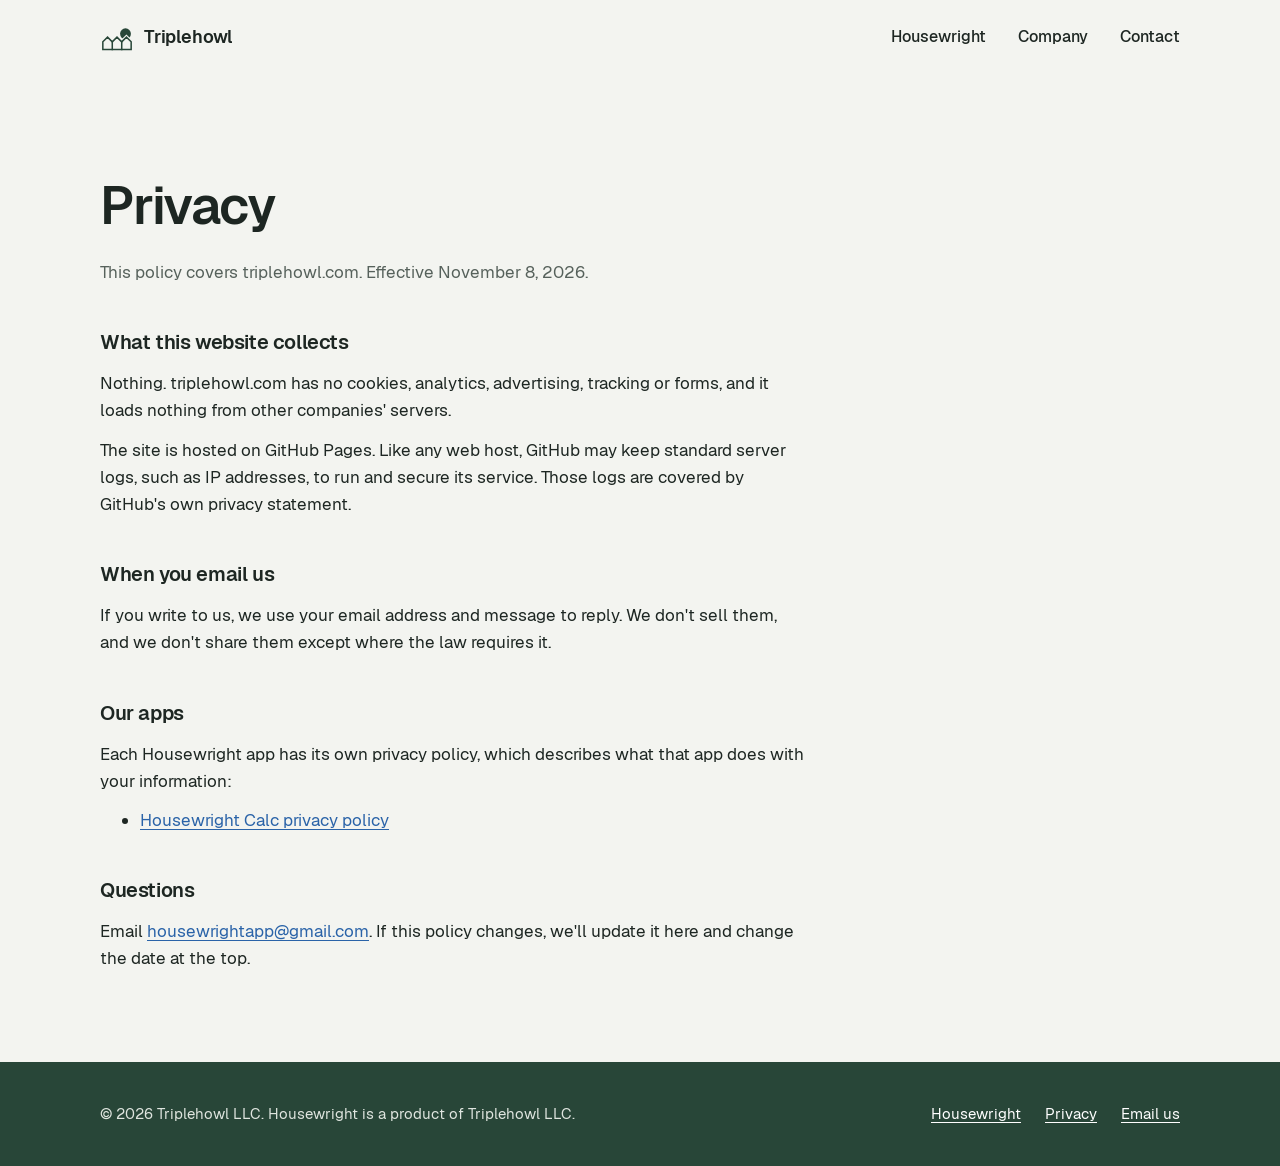
==== privacy.html @ fd51f8df "Triplehowl LLC company site Co-Authored-By: Claude Opus 5.5 <noreply@anthropic.com>" ====
<!doctype html>
<html lang="en">
<head>
<meta charset="utf-8">
<meta name="viewport" content="width=device-width, initial-scale=1">
<title>Privacy, Triplehowl LLC</title>
<meta name="description" content="How triplehowl.com handles your information.">
<link rel="canonical" href="https://www.triplehowl.com/privacy.html">
<link rel="icon" href="assets/favicon.svg" type="image/svg+xml">
<link rel="stylesheet" href="assets/site.css">
</head>
<body>
<a class="skip" href="#main">Skip to content</a>

<header class="wrap top">
  <a class="brand" href="./" aria-label="Triplehowl LLC, home">
    <svg class="mark" viewBox="0 0 72 64" aria-hidden="true"><circle class="moon" cx="54" cy="25" r="11.5"/><path class="gap" d="M6 58V42L16 32L26 42L36 32L46 42L56 32L66 42V58Z"/><path class="roofs" d="M6 58V42L16 32L26 42L36 32L46 42L56 32L66 42V58Z"/><path class="walls" d="M26 42V58M46 42V58"/></svg>
    Triplehowl
  </a>
  <nav aria-label="Main">
    <a href="./#housewright">Housewright</a>
    <a href="./#company">Company</a>
    <a href="./#contact">Contact</a>
  </nav>
</header>

<main id="main" class="wrap">
  <article class="doc">
    <h1>Privacy</h1>
    <p class="updated">This policy covers triplehowl.com. Effective November 8, 2026.</p>

    <h2>What this website collects</h2>
    <p>Nothing. triplehowl.com has no cookies, analytics, advertising, tracking or forms, and it loads nothing from other companies' servers.</p>
    <p>The site is hosted on GitHub Pages. Like any web host, GitHub may keep standard server logs, such as IP addresses, to run and secure its service. Those logs are covered by GitHub's own privacy statement.</p>

    <h2>When you email us</h2>
    <p>If you write to us, we use your email address and message to reply. We don't sell them, and we don't share them except where the law requires it.</p>

    <h2>Our apps</h2>
    <p>Each Housewright app has its own privacy policy, which describes what that app does with your information:</p>
    <ul>
      <li><a href="https://housewright.app/calc/privacy.html">Housewright Calc privacy policy</a></li>
    </ul>

    <h2>Questions</h2>
    <p>Email <a href="mailto:housewrightapp@gmail.com">housewrightapp@gmail.com</a>. If this policy changes, we'll update it here and change the date at the top.</p>
  </article>
</main>

<footer class="foot">
  <div class="wrap">
    <p>© 2026 Triplehowl LLC. Housewright is a product of Triplehowl LLC.</p>
    <ul>
      <li><a href="https://housewright.app/">Housewright</a></li>
      <li><a href="privacy.html">Privacy</a></li>
      <li><a href="mailto:housewrightapp@gmail.com">Email us</a></li>
    </ul>
  </div>
</footer>
</body>
</html>
---- assets/site.css ----
@font-face { font-family: "Geist"; src: url("fonts/Geist-400.woff2") format("woff2"); font-weight: 400; font-display: swap; }
@font-face { font-family: "Geist"; src: url("fonts/Geist-500.woff2") format("woff2"); font-weight: 500; font-display: swap; }
@font-face { font-family: "Geist"; src: url("fonts/Geist-600.woff2") format("woff2"); font-weight: 600; font-display: swap; }

:root {
  --paper: #f3f4f0;
  --ink: #1d2622;
  --spruce: #284638;
  --muted: #56615b;
  --rule: #cfd3cc;
  --chalk: #2a63a8;
  /* Housewright's own palette, used only inside its section */
  --hw-bg: #15161a;
  --hw-raise: #1d1e23;
  --hw-text: #ece6d8;
  --hw-muted: #a9a397;
  --hw-ochre: #d4a046;
  --gutter: clamp(16px, 4vw, 40px);
  --max: 1160px;
}

*, *::before, *::after { box-sizing: border-box; }
html { -webkit-text-size-adjust: 100%; scroll-behavior: smooth; }
body {
  margin: 0;
  background: var(--paper);
  color: var(--ink);
  font: 400 1.0625rem/1.6 "Geist", system-ui, -apple-system, "Segoe UI", sans-serif;
  -webkit-font-smoothing: antialiased;
}
img { display: block; max-width: 100%; height: auto; }
a { color: var(--chalk); text-underline-offset: 0.2em; text-decoration-thickness: 1px; }
a:hover { text-decoration-thickness: 2px; }
:focus-visible { outline: 2px solid var(--chalk); outline-offset: 3px; border-radius: 2px; }
h1, h2, h3 { margin: 0; font-weight: 600; letter-spacing: -0.02em; text-wrap: balance; }
p { margin: 0; }

.wrap { max-width: var(--max); margin: 0 auto; padding-inline: var(--gutter); }

.skip { position: absolute; left: -999px; top: 8px; background: var(--ink); color: var(--paper); padding: 8px 14px; z-index: 10; }
.skip:focus { left: 8px; }

/* Header */
.top { display: flex; align-items: center; justify-content: space-between; gap: 24px; padding-block: 22px; }
.brand { display: inline-flex; align-items: center; gap: 10px; color: var(--ink); text-decoration: none; font-weight: 600; font-size: 1.125rem; letter-spacing: -0.01em; }
.brand svg { width: 34px; height: auto; }
.top nav { display: flex; gap: clamp(14px, 3vw, 32px); }
.top nav a { color: var(--ink); text-decoration: none; font-weight: 500; font-size: 0.975rem; }
.top nav a:hover { color: var(--chalk); }

/* The mark: three houses and the moon behind them */
.mark .moon { fill: var(--spruce); }
.mark .roofs, .mark .walls { fill: none; stroke: var(--spruce); stroke-width: 3.2; stroke-linejoin: miter; stroke-linecap: square; }
/* the paper-colored line under the roofs cuts the moon, so the roof reads in front of it */
.mark .gap { fill: var(--paper); stroke: var(--paper); stroke-width: 8; stroke-linejoin: miter; }

/* Hero */
.hero { display: grid; grid-template-columns: minmax(0, 7fr) minmax(0, 5fr); align-items: center; gap: 48px; padding-block: clamp(48px, 9vw, 120px) clamp(56px, 9vw, 128px); }
.hero h1 { font-size: clamp(2.5rem, 6.2vw, 4.6rem); line-height: 1.03; letter-spacing: -0.035em; max-width: 13ch; }
.lead { margin-top: 28px; font-size: clamp(1.125rem, 1.6vw, 1.3rem); line-height: 1.55; color: var(--muted); max-width: 36em; }
.lead strong { color: var(--ink); font-weight: 600; }
.actions { margin-top: 36px; display: flex; flex-wrap: wrap; align-items: center; gap: 14px 28px; }
.button { display: inline-block; background: var(--spruce); color: var(--paper); text-decoration: none; font-weight: 500; padding: 13px 22px; border-radius: 6px; }
.button:hover { background: var(--ink); }
.hero-mark { width: 100%; max-width: 420px; justify-self: end; }
.hero-mark .roofs, .hero-mark .walls { stroke-width: 2.4; }

@media (prefers-reduced-motion: no-preference) {
  .hero-mark .roofs, .hero-mark .walls { stroke-dasharray: 1; stroke-dashoffset: 1; animation: scribe 1.5s cubic-bezier(.65, 0, .25, 1) .25s forwards; }
  .hero-mark .walls { animation-delay: 1.35s; animation-duration: .5s; }
  .hero-mark .moon { opacity: 0; transform: translateY(9px); transform-box: fill-box; animation: rise 1.1s cubic-bezier(.2, .7, .2, 1) 1.5s forwards; }
}
@keyframes scribe { to { stroke-dashoffset: 0; } }
@keyframes rise { to { opacity: 1; transform: none; } }

/* Housewright */
.hw { background: var(--hw-bg); color: var(--hw-text); padding-block: clamp(64px, 9vw, 120px); }
.hw a { color: var(--hw-ochre); }
.hw :focus-visible { outline-color: var(--hw-ochre); }
.hw-head { display: flex; align-items: center; gap: 18px; }
.hw-head img { width: 60px; height: 60px; border-radius: 14px; }
.wordmark { font: 700 clamp(1.9rem, 4vw, 2.75rem)/1 Georgia, "Times New Roman", serif; letter-spacing: 0.03em; text-transform: uppercase; }
.wordmark span { color: var(--hw-ochre); }
.hw-intro { display: grid; grid-template-columns: minmax(0, 5fr) minmax(0, 7fr); gap: 32px 64px; align-items: end; margin-bottom: clamp(40px, 6vw, 72px); }
.hw-intro p { color: var(--hw-muted); font-size: 1.15rem; max-width: 38em; }
.hw-intro p strong { color: var(--hw-text); font-weight: 500; }

.product { display: grid; gap: 28px 56px; }
.product h3 { font-size: 1.5rem; }
.meta { margin-top: 6px; color: var(--hw-muted); font-size: 0.95rem; }
.meta .soon { color: var(--hw-ochre); }
.product .desc { margin-top: 16px; color: var(--hw-text); max-width: 34em; }
.shot { margin: 0; border-radius: 10px; overflow: hidden; border: 1px solid rgba(236, 230, 216, 0.1); background: #0d0e10; }
.product-desktop { grid-template-columns: minmax(0, 4fr) minmax(0, 8fr); align-items: start; }
.phones { display: grid; grid-template-columns: 1fr 1fr; gap: 56px; margin-top: clamp(48px, 7vw, 88px); padding-top: clamp(40px, 6vw, 64px); border-top: 1px solid rgba(236, 230, 216, 0.12); }
.product-phone { grid-template-columns: minmax(0, 1fr) minmax(150px, 210px); align-items: start; }
.product-phone .shot { border-radius: 22px; aspect-ratio: 800 / 1180; }
.product-phone .shot img { width: 100%; height: 100%; object-fit: cover; object-position: top; }
.caption { margin-top: 10px; font-size: 0.85rem; color: var(--hw-muted); }
.hw-more { margin-top: clamp(48px, 7vw, 80px); font-size: 1.1rem; }

/* How we build it */
.section { padding-block: clamp(64px, 9vw, 112px); }
.section + .section { border-top: 1px solid var(--rule); }
.section > .wrap > h2 { font-size: clamp(1.75rem, 3.2vw, 2.5rem); line-height: 1.12; max-width: 20ch; }
.beliefs { display: grid; grid-template-columns: repeat(3, minmax(0, 1fr)); gap: 40px 48px; margin-top: 48px; }
.beliefs h3 { font-size: 1.15rem; }
.beliefs p { margin-top: 10px; color: var(--muted); }

/* Company record */
.company { display: grid; grid-template-columns: minmax(0, 5fr) minmax(0, 7fr); gap: 40px 64px; }
.company .intro p { margin-top: 20px; color: var(--muted); max-width: 32em; }
.record { margin: 0; border-top: 2px solid var(--ink); }
.record div { display: grid; grid-template-columns: minmax(130px, 2fr) minmax(0, 5fr); gap: 16px; padding-block: 14px; border-bottom: 1px solid var(--rule); }
.record dt { color: var(--muted); }
.record dd { margin: 0; font-weight: 500; overflow-wrap: anywhere; }
.record dd span { display: block; font-weight: 400; color: var(--muted); }

/* Contact */
.contact { display: grid; grid-template-columns: minmax(0, 5fr) minmax(0, 7fr); gap: 32px 64px; align-items: start; }
.contact p { color: var(--muted); max-width: 34em; }
.contact p + p { margin-top: 16px; }
.email { display: inline-block; margin-top: 24px; font-size: clamp(1.25rem, 2.4vw, 1.6rem); font-weight: 500; color: var(--ink); overflow-wrap: anywhere; }

/* Footer */
.foot { background: var(--spruce); color: #dfe5df; padding-block: 40px; font-size: 0.95rem; }
.foot .wrap { display: flex; flex-wrap: wrap; justify-content: space-between; gap: 16px 32px; }
.foot a { color: #ffffff; }
.foot ul { list-style: none; margin: 0; padding: 0; display: flex; flex-wrap: wrap; gap: 8px 24px; }
.foot :focus-visible { outline-color: #ffffff; }

/* Plain document pages (privacy) */
.doc { padding-block: clamp(40px, 7vw, 96px); max-width: 44rem; }
.doc h1 { font-size: clamp(2.25rem, 5vw, 3.25rem); letter-spacing: -0.03em; }
.doc .updated { margin-top: 12px; color: var(--muted); }
.doc h2 { font-size: 1.25rem; margin-top: 40px; }
.doc p, .doc ul { margin-top: 12px; }
.doc li + li { margin-top: 6px; }

@media (max-width: 900px) {
  .hero { grid-template-columns: 1fr; gap: 32px; }
  .hero-mark { order: -1; justify-self: start; max-width: 160px; }
  .hw-intro, .product-desktop, .company, .contact { grid-template-columns: 1fr; }
  .phones { grid-template-columns: 1fr; gap: 56px; }
  .beliefs { grid-template-columns: 1fr; gap: 32px; }
}
@media (max-width: 520px) {
  .top { flex-direction: column; align-items: flex-start; gap: 12px; }
  .product-phone { grid-template-columns: 1fr; }
  .product-phone .shot { max-width: 240px; }
  .record div { grid-template-columns: 1fr; gap: 2px; }
}
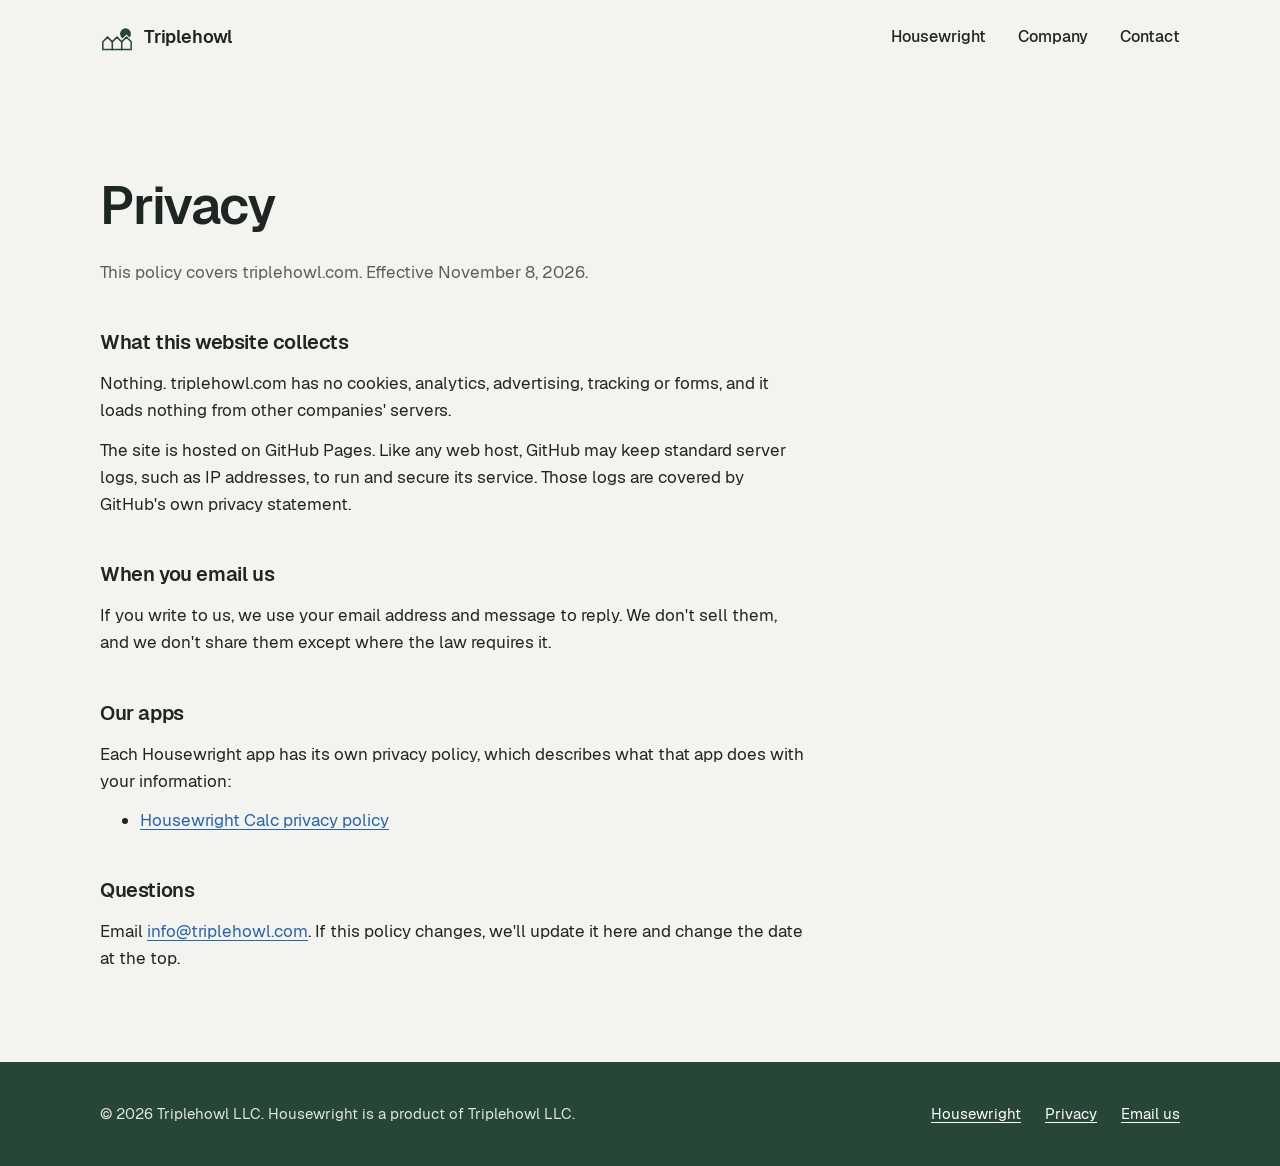
==== commit 5573425a: "Contact email is info@triplehowl.com Co-Authored-By: Claude Opus 5.5 <noreply@anthropic.com>" ====
--- a/privacy.html
+++ b/privacy.html
@@ -43,7 +43,7 @@
     </ul>
 
     <h2>Questions</h2>
-    <p>Email <a href="mailto:housewrightapp@gmail.com">housewrightapp@gmail.com</a>. If this policy changes, we'll update it here and change the date at the top.</p>
+    <p>Email <a href="mailto:info@triplehowl.com">info@triplehowl.com</a>. If this policy changes, we'll update it here and change the date at the top.</p>
   </article>
 </main>
 
@@ -53,7 +53,7 @@
     <ul>
       <li><a href="https://housewright.app/">Housewright</a></li>
       <li><a href="privacy.html">Privacy</a></li>
-      <li><a href="mailto:housewrightapp@gmail.com">Email us</a></li>
+      <li><a href="mailto:info@triplehowl.com">Email us</a></li>
     </ul>
   </div>
 </footer>
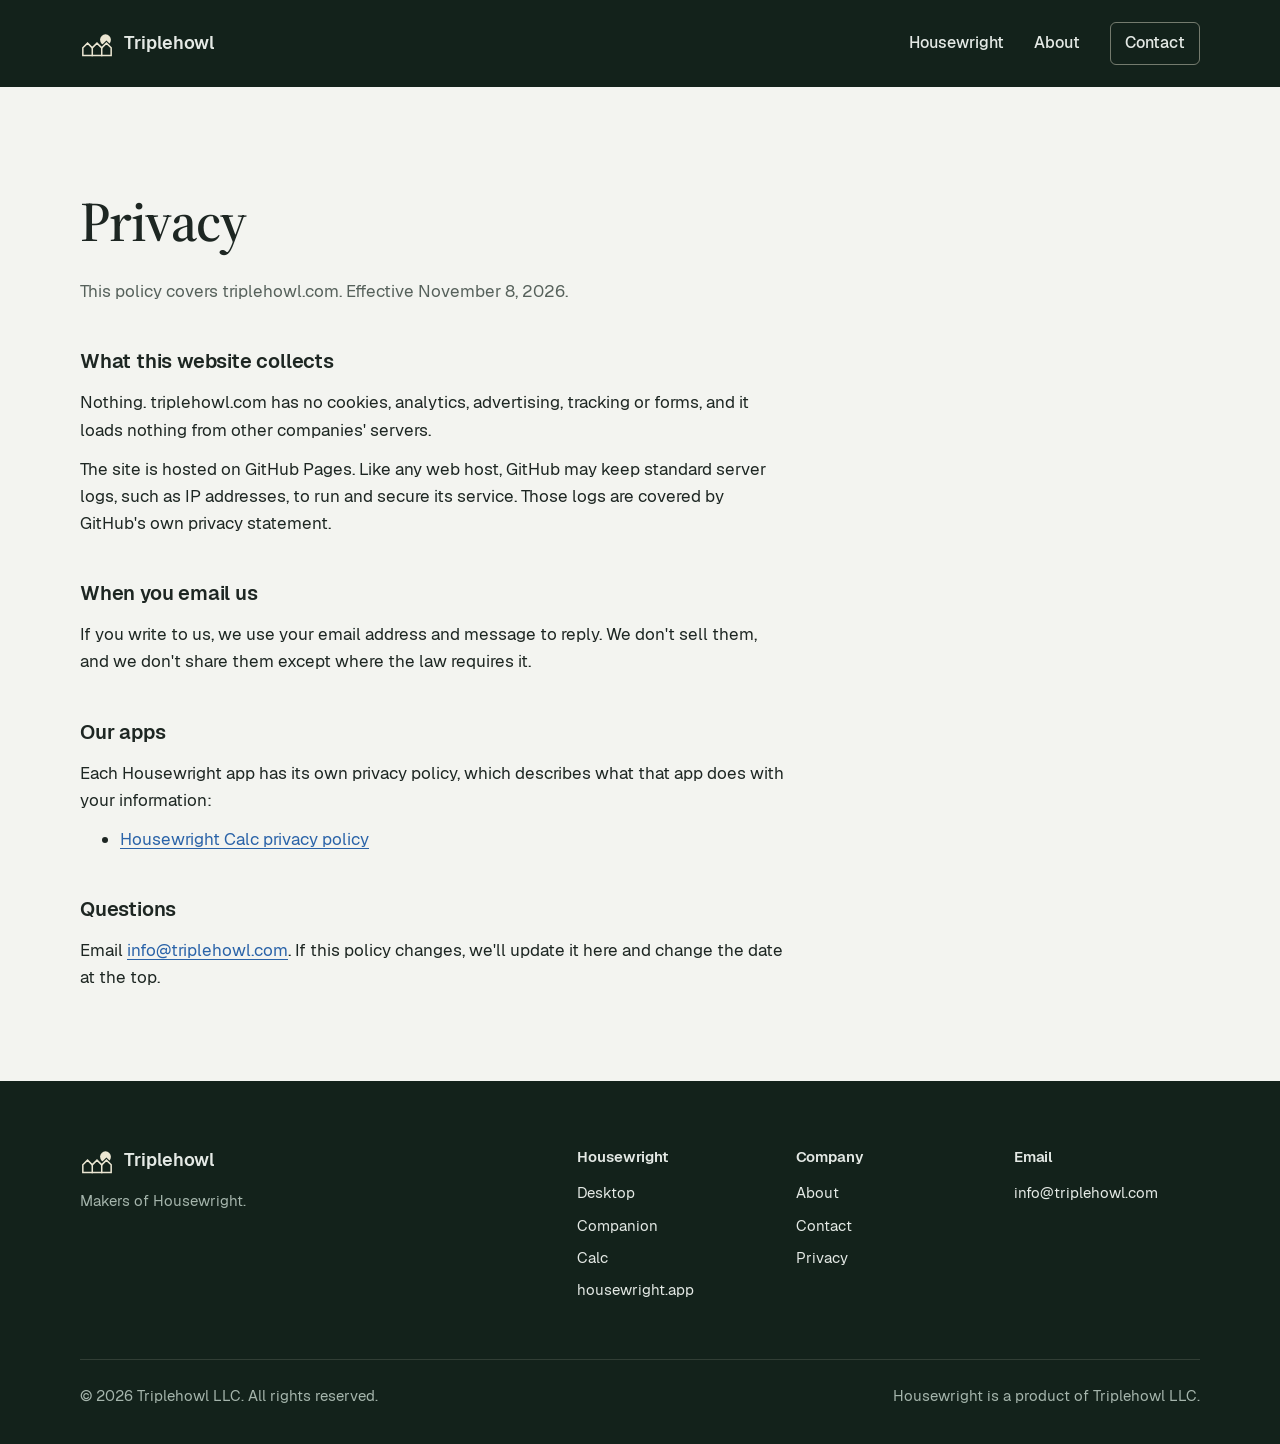
==== commit eb1488e3: "v2 demo: night-sky hero, app tour, start-to-finish, data band, about Co-Authored-By: Claude Opus 5.5" ====
--- a/privacy.html
+++ b/privacy.html
@@ -7,22 +7,25 @@
 <meta name="description" content="How triplehowl.com handles your information.">
 <link rel="canonical" href="https://www.triplehowl.com/privacy.html">
 <link rel="icon" href="assets/favicon.svg" type="image/svg+xml">
+<meta name="theme-color" content="#13221b">
 <link rel="stylesheet" href="assets/site.css">
 </head>
 <body>
 <a class="skip" href="#main">Skip to content</a>
 
-<header class="wrap top">
-  <a class="brand" href="./" aria-label="Triplehowl LLC, home">
-    <svg class="mark" viewBox="0 0 72 64" aria-hidden="true"><circle class="moon" cx="54" cy="25" r="11.5"/><path class="gap" d="M6 58V42L16 32L26 42L36 32L46 42L56 32L66 42V58Z"/><path class="roofs" d="M6 58V42L16 32L26 42L36 32L46 42L56 32L66 42V58Z"/><path class="walls" d="M26 42V58M46 42V58"/></svg>
-    Triplehowl
-  </a>
-  <nav aria-label="Main">
-    <a href="./#housewright">Housewright</a>
-    <a href="./#company">Company</a>
-    <a href="./#contact">Contact</a>
-  </nav>
-</header>
+<div class="night">
+  <header class="wrap top">
+    <a class="brand" href="./" aria-label="Triplehowl LLC, home">
+      <svg class="mark" viewBox="0 0 72 64" aria-hidden="true"><circle class="moon" cx="54" cy="25" r="11.5"/><path class="gap" d="M6 58V42L16 32L26 42L36 32L46 42L56 32L66 42V58Z"/><path class="roofs" d="M6 58V42L16 32L26 42L36 32L46 42L56 32L66 42V58Z"/><path class="walls" d="M26 42V58M46 42V58"/></svg>
+      Triplehowl
+    </a>
+    <nav aria-label="Main">
+      <a href="./#housewright">Housewright</a>
+      <a href="./#about">About</a>
+      <a class="nav-cta" href="./#contact">Contact</a>
+    </nav>
+  </header>
+</div>
 
 <main id="main" class="wrap">
   <article class="doc">
@@ -49,12 +52,42 @@
 
 <footer class="foot">
   <div class="wrap">
-    <p>© 2026 Triplehowl LLC. Housewright is a product of Triplehowl LLC.</p>
-    <ul>
-      <li><a href="https://housewright.app/">Housewright</a></li>
-      <li><a href="privacy.html">Privacy</a></li>
-      <li><a href="mailto:info@triplehowl.com">Email us</a></li>
-    </ul>
+    <div class="foot-grid">
+      <div>
+        <a class="brand" href="./" aria-label="Triplehowl LLC, home">
+          <svg class="mark" viewBox="0 0 72 64" aria-hidden="true"><circle class="moon" cx="54" cy="25" r="11.5"/><path class="gap" d="M6 58V42L16 32L26 42L36 32L46 42L56 32L66 42V58Z"/><path class="roofs" d="M6 58V42L16 32L26 42L36 32L46 42L56 32L66 42V58Z"/><path class="walls" d="M26 42V58M46 42V58"/></svg>
+          Triplehowl
+        </a>
+        <p>Makers of Housewright.</p>
+      </div>
+      <div>
+        <h3>Housewright</h3>
+        <ul>
+          <li><a href="https://housewright.app/desktop/">Desktop</a></li>
+          <li><a href="https://housewright.app/companion/">Companion</a></li>
+          <li><a href="https://housewright.app/calc/">Calc</a></li>
+          <li><a href="https://housewright.app/">housewright.app</a></li>
+        </ul>
+      </div>
+      <div>
+        <h3>Company</h3>
+        <ul>
+          <li><a href="./#about">About</a></li>
+          <li><a href="./#contact">Contact</a></li>
+          <li><a href="privacy.html">Privacy</a></li>
+        </ul>
+      </div>
+      <div>
+        <h3>Email</h3>
+        <ul>
+          <li><a href="mailto:info@triplehowl.com">info@triplehowl.com</a></li>
+        </ul>
+      </div>
+    </div>
+    <div class="foot-base">
+      <p>© 2026 Triplehowl LLC. All rights reserved.</p>
+      <p>Housewright is a product of Triplehowl LLC.</p>
+    </div>
   </div>
 </footer>
 </body>
--- a/assets/site.css
+++ b/assets/site.css
@@ -1,152 +1,209 @@
+@font-face { font-family: "Source Serif 4"; src: url("fonts/SourceSerif4.woff2") format("woff2"); font-weight: 200 900; font-display: swap; }
 @font-face { font-family: "Geist"; src: url("fonts/Geist-400.woff2") format("woff2"); font-weight: 400; font-display: swap; }
 @font-face { font-family: "Geist"; src: url("fonts/Geist-500.woff2") format("woff2"); font-weight: 500; font-display: swap; }
 @font-face { font-family: "Geist"; src: url("fonts/Geist-600.woff2") format("woff2"); font-weight: 600; font-display: swap; }
 
 :root {
+  --night: #13221b;
+  --night-2: #1b3027;
+  --moon: #ebe6d2;
+  --on-night: #e4e9e5;
+  --on-night-muted: #a5b5ac;
   --paper: #f3f4f0;
+  --paper-2: #e7eae3;
   --ink: #1d2622;
   --spruce: #284638;
   --muted: #56615b;
   --rule: #cfd3cc;
   --chalk: #2a63a8;
-  /* Housewright's own palette, used only inside its section */
+  /* Housewright's own palette, used only where Housewright is shown */
   --hw-bg: #15161a;
-  --hw-raise: #1d1e23;
+  --hw-raise: #1c1d22;
   --hw-text: #ece6d8;
   --hw-muted: #a9a397;
   --hw-ochre: #d4a046;
+  --serif: "Source Serif 4", "Iowan Old Style", Georgia, serif;
+  --sans: "Geist", system-ui, -apple-system, "Segoe UI", sans-serif;
   --gutter: clamp(16px, 4vw, 40px);
-  --max: 1160px;
+  --max: 1200px;
 }
 
 *, *::before, *::after { box-sizing: border-box; }
 html { -webkit-text-size-adjust: 100%; scroll-behavior: smooth; }
-body {
-  margin: 0;
-  background: var(--paper);
-  color: var(--ink);
-  font: 400 1.0625rem/1.6 "Geist", system-ui, -apple-system, "Segoe UI", sans-serif;
-  -webkit-font-smoothing: antialiased;
-}
+body { margin: 0; background: var(--paper); color: var(--ink); font: 400 1.0625rem/1.6 var(--sans); -webkit-font-smoothing: antialiased; }
 img { display: block; max-width: 100%; height: auto; }
 a { color: var(--chalk); text-underline-offset: 0.2em; text-decoration-thickness: 1px; }
 a:hover { text-decoration-thickness: 2px; }
 :focus-visible { outline: 2px solid var(--chalk); outline-offset: 3px; border-radius: 2px; }
-h1, h2, h3 { margin: 0; font-weight: 600; letter-spacing: -0.02em; text-wrap: balance; }
-p { margin: 0; }
-
+h1, h2, h3, p, ul, figure { margin: 0; }
+h1, h2 { font-family: var(--serif); font-weight: 560; letter-spacing: -0.015em; text-wrap: balance; }
+h3 { font-weight: 600; letter-spacing: -0.01em; }
 .wrap { max-width: var(--max); margin: 0 auto; padding-inline: var(--gutter); }
-
 .skip { position: absolute; left: -999px; top: 8px; background: var(--ink); color: var(--paper); padding: 8px 14px; z-index: 10; }
 .skip:focus { left: 8px; }
-
-/* Header */
-.top { display: flex; align-items: center; justify-content: space-between; gap: 24px; padding-block: 22px; }
-.brand { display: inline-flex; align-items: center; gap: 10px; color: var(--ink); text-decoration: none; font-weight: 600; font-size: 1.125rem; letter-spacing: -0.01em; }
-.brand svg { width: 34px; height: auto; }
-.top nav { display: flex; gap: clamp(14px, 3vw, 32px); }
-.top nav a { color: var(--ink); text-decoration: none; font-weight: 500; font-size: 0.975rem; }
-.top nav a:hover { color: var(--chalk); }
-
-/* The mark: three houses and the moon behind them */
-.mark .moon { fill: var(--spruce); }
-.mark .roofs, .mark .walls { fill: none; stroke: var(--spruce); stroke-width: 3.2; stroke-linejoin: miter; stroke-linecap: square; }
-/* the paper-colored line under the roofs cuts the moon, so the roof reads in front of it */
-.mark .gap { fill: var(--paper); stroke: var(--paper); stroke-width: 8; stroke-linejoin: miter; }
-
-/* Hero */
-.hero { display: grid; grid-template-columns: minmax(0, 7fr) minmax(0, 5fr); align-items: center; gap: 48px; padding-block: clamp(48px, 9vw, 120px) clamp(56px, 9vw, 128px); }
-.hero h1 { font-size: clamp(2.5rem, 6.2vw, 4.6rem); line-height: 1.03; letter-spacing: -0.035em; max-width: 13ch; }
-.lead { margin-top: 28px; font-size: clamp(1.125rem, 1.6vw, 1.3rem); line-height: 1.55; color: var(--muted); max-width: 36em; }
-.lead strong { color: var(--ink); font-weight: 600; }
-.actions { margin-top: 36px; display: flex; flex-wrap: wrap; align-items: center; gap: 14px 28px; }
-.button { display: inline-block; background: var(--spruce); color: var(--paper); text-decoration: none; font-weight: 500; padding: 13px 22px; border-radius: 6px; }
-.button:hover { background: var(--ink); }
-.hero-mark { width: 100%; max-width: 420px; justify-self: end; }
-.hero-mark .roofs, .hero-mark .walls { stroke-width: 2.4; }
-
+.section { padding-block: clamp(72px, 10vw, 136px); }
+.section-head { max-width: 46rem; }
+.section-head h2 { font-size: clamp(2rem, 4vw, 3.1rem); line-height: 1.08; }
+.section-head p { margin-top: 20px; font-size: 1.15rem; color: var(--muted); }
+
+/* The mark. --mark sets its ink, --mark-bg the knockout behind the roofs. */
+.mark { --mark: var(--spruce); --mark-bg: var(--paper); }
+.mark .moon { fill: var(--mark); }
+.mark .gap { fill: var(--mark-bg); stroke: var(--mark-bg); stroke-width: 8; stroke-linejoin: miter; }
+.mark .roofs, .mark .walls { fill: none; stroke: var(--mark); stroke-width: 3.2; stroke-linejoin: miter; stroke-linecap: square; }
+
+/* Header, on the night sky */
+.top { display: flex; align-items: center; justify-content: space-between; gap: 24px; padding-block: 22px; position: relative; z-index: 2; }
+.brand { display: inline-flex; align-items: center; gap: 10px; color: var(--on-night); text-decoration: none; font-weight: 600; font-size: 1.125rem; }
+.brand .mark { width: 34px; --mark: var(--moon); --mark-bg: var(--night); }
+.top nav { display: flex; align-items: center; gap: clamp(14px, 2.6vw, 30px); }
+.top nav a { color: var(--on-night); text-decoration: none; font-weight: 500; font-size: 0.975rem; }
+.top nav a:hover { color: #ffffff; text-decoration: underline; }
+.top nav .nav-cta { border: 1px solid rgba(235, 230, 210, 0.45); padding: 8px 14px; border-radius: 6px; }
+.top nav .nav-cta:hover { background: var(--moon); color: var(--night); text-decoration: none; }
+.night :focus-visible, .hw :focus-visible, .foot :focus-visible { outline-color: var(--moon); }
+
+/* Hero: night sky, the moon rising behind three roofs */
+.night { background: var(--night); color: var(--on-night); }
+.hero { position: relative; overflow: hidden; }
+.hero-body { position: relative; z-index: 1; padding-block: clamp(56px, 9vw, 120px) clamp(150px, 19vw, 260px); }
+.hero h1 { font-size: clamp(2.75rem, 7vw, 5.6rem); line-height: 0.98; letter-spacing: -0.025em; max-width: 13ch; color: #f6f4ec; }
+.hero .lead { margin-top: 28px; max-width: 34rem; font-size: clamp(1.1rem, 1.6vw, 1.3rem); line-height: 1.55; color: var(--on-night-muted); }
+.hero .lead strong { color: var(--on-night); font-weight: 600; }
+.actions { margin-top: 36px; display: flex; flex-wrap: wrap; align-items: center; gap: 14px 24px; }
+.button { display: inline-block; text-decoration: none; font-weight: 500; padding: 13px 22px; border-radius: 6px; }
+.button-moon { background: var(--moon); color: var(--night); }
+.button-moon:hover { background: #ffffff; }
+.link-on-night { color: var(--on-night); }
+.moon-disc { position: absolute; z-index: 0; width: clamp(180px, 33vw, 470px); aspect-ratio: 1; border-radius: 50%; right: 7%; bottom: clamp(30px, 6vw, 90px); background: radial-gradient(circle at 38% 35%, #f5f1e2 0%, var(--moon) 55%, #dcd5bb 100%); box-shadow: 0 0 140px 30px rgba(235, 230, 210, 0.10); }
+.roofline { position: absolute; z-index: 1; left: 0; right: 0; bottom: -1px; width: 100%; height: clamp(70px, 11vw, 170px); display: block; }
+.roofline path { fill: var(--paper); }
 @media (prefers-reduced-motion: no-preference) {
-  .hero-mark .roofs, .hero-mark .walls { stroke-dasharray: 1; stroke-dashoffset: 1; animation: scribe 1.5s cubic-bezier(.65, 0, .25, 1) .25s forwards; }
-  .hero-mark .walls { animation-delay: 1.35s; animation-duration: .5s; }
-  .hero-mark .moon { opacity: 0; transform: translateY(9px); transform-box: fill-box; animation: rise 1.1s cubic-bezier(.2, .7, .2, 1) 1.5s forwards; }
-}
-@keyframes scribe { to { stroke-dashoffset: 0; } }
-@keyframes rise { to { opacity: 1; transform: none; } }
-
-/* Housewright */
-.hw { background: var(--hw-bg); color: var(--hw-text); padding-block: clamp(64px, 9vw, 120px); }
+  .moon-disc { animation: rise 2.2s cubic-bezier(.2, .7, .2, 1) .2s both; }
+}
+@keyframes rise { from { transform: translateY(70px); opacity: 0; } to { transform: none; opacity: 1; } }
+
+/* The three apps, together */
+.stage-sec { padding-block: clamp(8px, 2vw, 24px) clamp(72px, 9vw, 120px); }
+.stage { position: relative; max-width: 1080px; margin: 0 auto; padding-inline: 7%; }
+.stage .desk { border-radius: 12px; overflow: hidden; box-shadow: 0 40px 80px -30px rgba(19, 34, 27, 0.55), 0 0 0 1px rgba(19, 34, 27, 0.12); }
+.stage .phone { position: absolute; bottom: -9%; width: 19%; aspect-ratio: 800 / 1500; border-radius: 28px; overflow: hidden; border: 7px solid #0b0c0e; box-shadow: 0 30px 60px -20px rgba(19, 34, 27, 0.6); }
+.stage .phone img { width: 100%; height: 100%; object-fit: cover; object-position: top; }
+.stage .phone-left { left: 0; }
+.stage .phone-right { right: 0; }
+.stage-caption { margin: clamp(56px, 8vw, 96px) auto 0; text-align: center; color: var(--muted); font-size: 0.95rem; max-width: 40rem; }
+
+/* Housewright, in its own colors */
+.hw { background: var(--hw-bg); color: var(--hw-text); }
 .hw a { color: var(--hw-ochre); }
-.hw :focus-visible { outline-color: var(--hw-ochre); }
-.hw-head { display: flex; align-items: center; gap: 18px; }
-.hw-head img { width: 60px; height: 60px; border-radius: 14px; }
-.wordmark { font: 700 clamp(1.9rem, 4vw, 2.75rem)/1 Georgia, "Times New Roman", serif; letter-spacing: 0.03em; text-transform: uppercase; }
+.hw .section-head p { color: var(--hw-muted); }
+.hw-brand { display: flex; align-items: center; gap: 16px; margin-bottom: 28px; }
+.hw-brand img { width: 52px; height: 52px; border-radius: 12px; }
+.wordmark { color: #f2ecdd; font: 700 1.6rem/1 Georgia, "Times New Roman", serif; letter-spacing: 0.03em; text-transform: uppercase; }
 .wordmark span { color: var(--hw-ochre); }
-.hw-intro { display: grid; grid-template-columns: minmax(0, 5fr) minmax(0, 7fr); gap: 32px 64px; align-items: end; margin-bottom: clamp(40px, 6vw, 72px); }
-.hw-intro p { color: var(--hw-muted); font-size: 1.15rem; max-width: 38em; }
-.hw-intro p strong { color: var(--hw-text); font-weight: 500; }
-
-.product { display: grid; gap: 28px 56px; }
-.product h3 { font-size: 1.5rem; }
-.meta { margin-top: 6px; color: var(--hw-muted); font-size: 0.95rem; }
-.meta .soon { color: var(--hw-ochre); }
-.product .desc { margin-top: 16px; color: var(--hw-text); max-width: 34em; }
-.shot { margin: 0; border-radius: 10px; overflow: hidden; border: 1px solid rgba(236, 230, 216, 0.1); background: #0d0e10; }
-.product-desktop { grid-template-columns: minmax(0, 4fr) minmax(0, 8fr); align-items: start; }
-.phones { display: grid; grid-template-columns: 1fr 1fr; gap: 56px; margin-top: clamp(48px, 7vw, 88px); padding-top: clamp(40px, 6vw, 64px); border-top: 1px solid rgba(236, 230, 216, 0.12); }
-.product-phone { grid-template-columns: minmax(0, 1fr) minmax(150px, 210px); align-items: start; }
-.product-phone .shot { border-radius: 22px; aspect-ratio: 800 / 1180; }
-.product-phone .shot img { width: 100%; height: 100%; object-fit: cover; object-position: top; }
-.caption { margin-top: 10px; font-size: 0.85rem; color: var(--hw-muted); }
-.hw-more { margin-top: clamp(48px, 7vw, 80px); font-size: 1.1rem; }
-
-/* How we build it */
-.section { padding-block: clamp(64px, 9vw, 112px); }
-.section + .section { border-top: 1px solid var(--rule); }
-.section > .wrap > h2 { font-size: clamp(1.75rem, 3.2vw, 2.5rem); line-height: 1.12; max-width: 20ch; }
-.beliefs { display: grid; grid-template-columns: repeat(3, minmax(0, 1fr)); gap: 40px 48px; margin-top: 48px; }
-.beliefs h3 { font-size: 1.15rem; }
-.beliefs p { margin-top: 10px; color: var(--muted); }
-
-/* Company record */
-.company { display: grid; grid-template-columns: minmax(0, 5fr) minmax(0, 7fr); gap: 40px 64px; }
-.company .intro p { margin-top: 20px; color: var(--muted); max-width: 32em; }
+.hw .section-head h2 { color: #f6f1e4; }
+
+.tabs { margin-top: clamp(40px, 6vw, 64px); display: inline-flex; gap: 4px; padding: 4px; border-radius: 10px; background: var(--hw-raise); border: 1px solid rgba(236, 230, 216, 0.08); flex-wrap: wrap; }
+.tabs button { font: 500 1rem/1 var(--sans); color: var(--hw-muted); background: none; border: 0; padding: 12px 18px; border-radius: 7px; cursor: pointer; }
+.tabs button:hover { color: var(--hw-text); }
+.tabs button[aria-selected="true"] { background: var(--hw-ochre); color: #17140d; }
+.tabs button:focus-visible { outline: 2px solid var(--hw-text); outline-offset: 2px; }
+.panel { margin-top: 32px; display: grid; grid-template-columns: minmax(0, 5fr) minmax(0, 7fr); gap: 40px 64px; align-items: center; }
+.panel[hidden] { display: none; }
+.panel h3 { font-size: 1.75rem; color: #f6f1e4; }
+.panel .meta { margin-top: 6px; color: var(--hw-muted); }
+.panel .meta span { color: var(--hw-ochre); }
+.panel .desc { margin-top: 18px; font-size: 1.1rem; }
+.checks { list-style: none; padding: 0; margin-top: 24px; display: grid; gap: 10px; }
+.checks li { position: relative; padding-left: 28px; color: var(--hw-text); }
+.checks li::before { content: ""; position: absolute; left: 2px; top: 0.55em; width: 12px; height: 7px; border-left: 2px solid var(--hw-ochre); border-bottom: 2px solid var(--hw-ochre); transform: rotate(-45deg); }
+.panel .more { display: inline-block; margin-top: 28px; font-weight: 500; }
+.shot { border-radius: 10px; overflow: hidden; border: 1px solid rgba(236, 230, 216, 0.1); background: #0d0e10; }
+.panel .shot-phone { justify-self: center; width: min(300px, 100%); aspect-ratio: 800 / 1400; border-radius: 30px; border: 7px solid #0b0c0e; }
+.panel .shot-phone img { width: 100%; height: 100%; object-fit: cover; object-position: top; }
+
+/* A job, start to finish */
+.steps { list-style: none; padding: 0; margin-top: clamp(48px, 6vw, 72px); display: grid; grid-template-columns: repeat(4, minmax(0, 1fr)); gap: 40px 28px; counter-reset: step; }
+.steps li { position: relative; counter-increment: step; padding-top: 52px; }
+.steps li::before { content: counter(step); position: absolute; top: 0; left: 0; width: 34px; height: 34px; border-radius: 50%; background: var(--spruce); color: var(--paper); font-weight: 600; display: grid; place-items: center; z-index: 1; }
+.steps li::after { content: ""; position: absolute; top: 17px; left: 34px; right: -28px; height: 2px; background: var(--rule); }
+.steps li:last-child::after { display: none; }
+.steps .crop { aspect-ratio: 16 / 11; border-radius: 8px; overflow: hidden; border: 1px solid rgba(19, 34, 27, 0.14); background: var(--hw-bg); }
+.steps .crop img { width: 100%; height: 100%; object-fit: cover; object-position: 30% 0; }
+.steps h3 { margin-top: 20px; font-size: 1.2rem; }
+.steps p { margin-top: 8px; color: var(--muted); }
+
+/* Your records stay yours */
+.trust .section-head h2 { color: #f6f4ec; }
+.trust .section-head p { color: var(--on-night-muted); }
+.flow { margin-top: clamp(48px, 6vw, 72px); display: grid; grid-template-columns: 1fr auto 1fr auto 1fr; align-items: center; gap: 16px; }
+.node { border: 1px solid rgba(235, 230, 210, 0.22); border-radius: 12px; padding: 22px; background: var(--night-2); }
+.node h3 { font-size: 1.1rem; color: var(--on-night); }
+.node p { margin-top: 6px; color: var(--on-night-muted); font-size: 0.95rem; }
+.node-mid { border-style: dashed; background: transparent; }
+.seal { display: flex; flex-direction: column; align-items: center; gap: 6px; color: var(--moon); font-size: 0.85rem; }
+.seal svg { width: 64px; height: 24px; }
+.beliefs { margin-top: clamp(48px, 6vw, 72px); display: grid; grid-template-columns: repeat(3, minmax(0, 1fr)); gap: 32px 48px; padding-top: 40px; border-top: 1px solid rgba(235, 230, 210, 0.16); }
+.beliefs h3 { font-size: 1.15rem; color: var(--on-night); }
+.beliefs p { margin-top: 10px; color: var(--on-night-muted); }
+
+/* About */
+.about { display: grid; grid-template-columns: minmax(0, 6fr) minmax(0, 6fr); gap: 48px 72px; align-items: start; }
+.about .copy p { margin-top: 20px; font-size: 1.1rem; color: var(--muted); max-width: 34rem; }
+.about .copy p:first-of-type { color: var(--ink); }
+.about h2 { font-size: clamp(2rem, 4vw, 3.1rem); line-height: 1.08; }
 .record { margin: 0; border-top: 2px solid var(--ink); }
-.record div { display: grid; grid-template-columns: minmax(130px, 2fr) minmax(0, 5fr); gap: 16px; padding-block: 14px; border-bottom: 1px solid var(--rule); }
+.record div { display: grid; grid-template-columns: minmax(130px, 2fr) minmax(0, 5fr); gap: 16px; padding-block: 15px; border-bottom: 1px solid var(--rule); }
 .record dt { color: var(--muted); }
 .record dd { margin: 0; font-weight: 500; overflow-wrap: anywhere; }
 .record dd span { display: block; font-weight: 400; color: var(--muted); }
 
 /* Contact */
-.contact { display: grid; grid-template-columns: minmax(0, 5fr) minmax(0, 7fr); gap: 32px 64px; align-items: start; }
-.contact p { color: var(--muted); max-width: 34em; }
-.contact p + p { margin-top: 16px; }
-.email { display: inline-block; margin-top: 24px; font-size: clamp(1.25rem, 2.4vw, 1.6rem); font-weight: 500; color: var(--ink); overflow-wrap: anywhere; }
+.contact { background: var(--paper-2); }
+.contact .wrap { display: grid; grid-template-columns: minmax(0, 6fr) minmax(0, 6fr); gap: 32px 72px; align-items: start; }
+.contact h2 { font-size: clamp(2.4rem, 5vw, 4rem); line-height: 1; }
+.contact p { color: var(--muted); font-size: 1.1rem; max-width: 30rem; }
+.contact .email { display: inline-block; margin-top: 18px; font-family: var(--serif); font-size: clamp(1.6rem, 3.2vw, 2.4rem); color: var(--spruce); text-decoration-thickness: 2px; overflow-wrap: anywhere; }
 
 /* Footer */
-.foot { background: var(--spruce); color: #dfe5df; padding-block: 40px; font-size: 0.95rem; }
-.foot .wrap { display: flex; flex-wrap: wrap; justify-content: space-between; gap: 16px 32px; }
-.foot a { color: #ffffff; }
-.foot ul { list-style: none; margin: 0; padding: 0; display: flex; flex-wrap: wrap; gap: 8px 24px; }
-.foot :focus-visible { outline-color: #ffffff; }
+.foot { background: var(--night); color: var(--on-night-muted); padding-block: 64px 36px; font-size: 0.95rem; }
+.foot a { color: var(--on-night); text-decoration: none; }
+.foot a:hover { text-decoration: underline; }
+.foot-grid { display: grid; grid-template-columns: minmax(0, 5fr) repeat(3, minmax(0, 2fr)); gap: 32px; }
+.foot .brand { margin-bottom: 14px; }
+.foot h3 { color: var(--on-night); font-size: 0.95rem; margin-bottom: 12px; }
+.foot ul { list-style: none; padding: 0; display: grid; gap: 8px; }
+.foot-base { margin-top: 56px; padding-top: 24px; border-top: 1px solid rgba(235, 230, 210, 0.14); display: flex; flex-wrap: wrap; justify-content: space-between; gap: 8px 24px; }
 
 /* Plain document pages (privacy) */
 .doc { padding-block: clamp(40px, 7vw, 96px); max-width: 44rem; }
-.doc h1 { font-size: clamp(2.25rem, 5vw, 3.25rem); letter-spacing: -0.03em; }
+.doc h1 { font-size: clamp(2.5rem, 5vw, 3.5rem); }
 .doc .updated { margin-top: 12px; color: var(--muted); }
-.doc h2 { font-size: 1.25rem; margin-top: 40px; }
+.doc h2 { font-family: var(--sans); font-weight: 600; font-size: 1.25rem; margin-top: 40px; letter-spacing: -0.01em; }
 .doc p, .doc ul { margin-top: 12px; }
 .doc li + li { margin-top: 6px; }
 
-@media (max-width: 900px) {
-  .hero { grid-template-columns: 1fr; gap: 32px; }
-  .hero-mark { order: -1; justify-self: start; max-width: 160px; }
-  .hw-intro, .product-desktop, .company, .contact { grid-template-columns: 1fr; }
-  .phones { grid-template-columns: 1fr; gap: 56px; }
-  .beliefs { grid-template-columns: 1fr; gap: 32px; }
-}
-@media (max-width: 520px) {
-  .top { flex-direction: column; align-items: flex-start; gap: 12px; }
-  .product-phone { grid-template-columns: 1fr; }
-  .product-phone .shot { max-width: 240px; }
+@media (max-width: 960px) {
+  .panel, .about, .contact .wrap { grid-template-columns: 1fr; }
+  .steps { grid-template-columns: 1fr 1fr; }
+  .steps li:nth-child(2)::after { display: none; }
+  .flow { grid-template-columns: 1fr; }
+  .seal { flex-direction: row; justify-content: center; }
+  .seal svg { transform: rotate(90deg); width: 40px; }
+  .beliefs { grid-template-columns: 1fr; }
+  .foot-grid { grid-template-columns: 1fr 1fr; }
+  .foot-grid > :first-child { grid-column: 1 / -1; }
+}
+@media (max-width: 640px) {
+  .top { flex-wrap: wrap; }
+  .top nav { width: 100%; justify-content: space-between; }
+  .moon-disc { right: -6%; }
+  .stage { padding-inline: 0; }
+  .stage .phone { width: 27%; bottom: -14%; border-width: 4px; border-radius: 16px; }
+  .stage .phone-left { left: -2%; }
+  .stage .phone-right { right: -2%; }
+  .steps { grid-template-columns: 1fr; }
+  .steps li::after { display: none; }
   .record div { grid-template-columns: 1fr; gap: 2px; }
 }
+@media (max-width: 640px) { .hero-body { padding-bottom: 240px; } }
